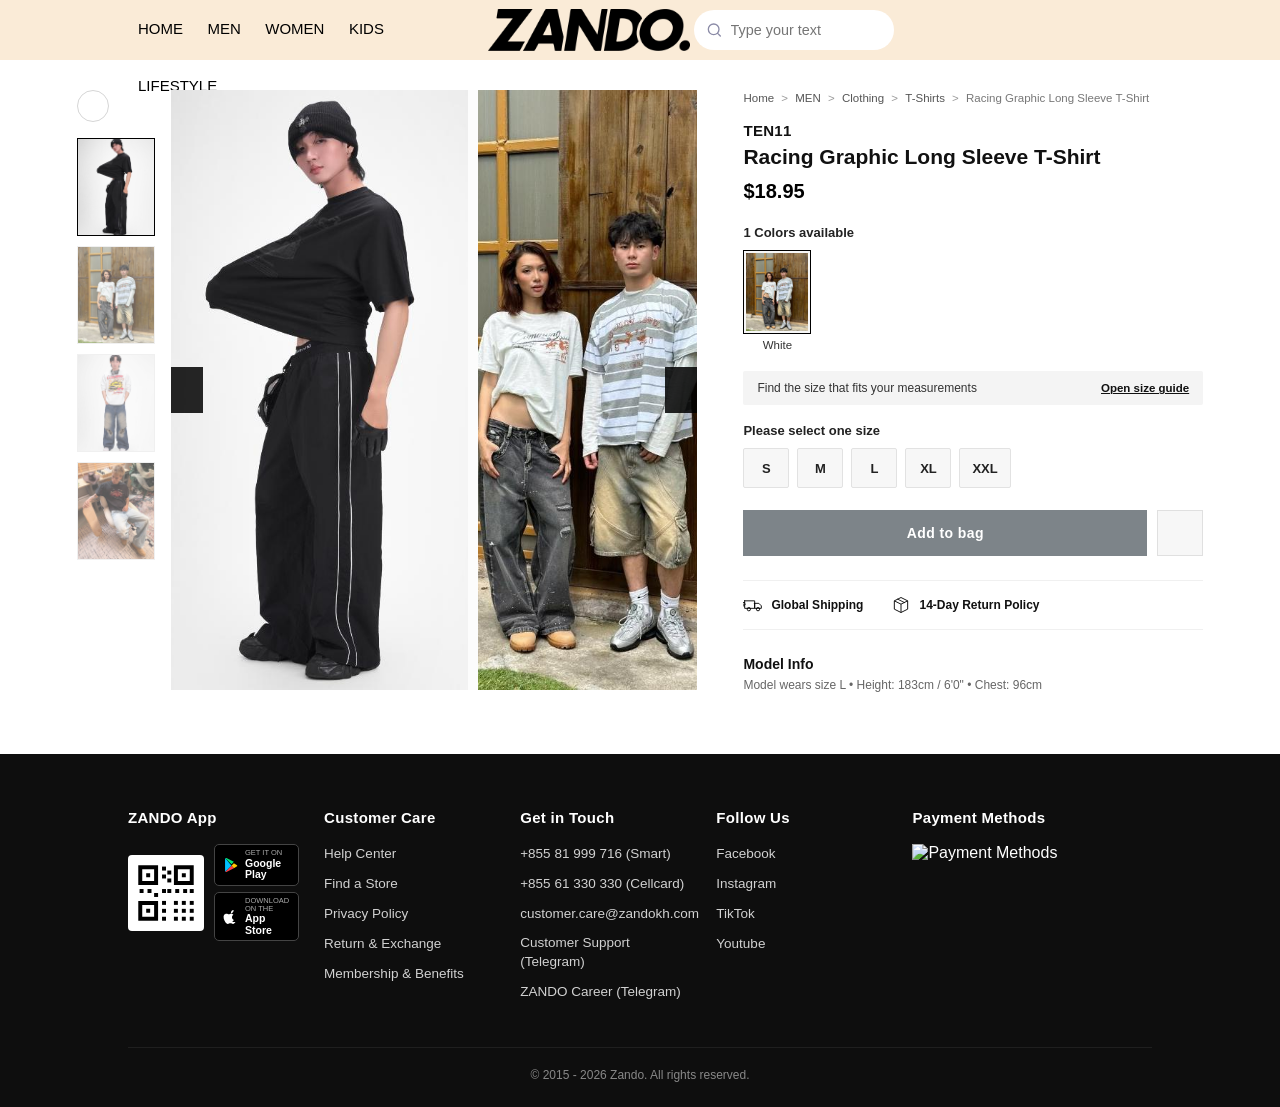
==== detailproduct.html @ 83f33c0d "zando sourcode" ====
<!doctype html>
<html lang="en">
  <head>
    <meta charset="UTF-8" />
    <meta name="viewport" content="width=device-width, initial-scale=1.0" />
    <title>Zando-clone</title>
    <link rel="stylesheet" href="style.css" />
    <link
      rel="stylesheet"
      href="https://cdnjs.cloudflare.com/ajax/libs/font-awesome/7.3.1/css/all.min.css"
    />
  </head>

<body>
     <!-- menu-section -->
    <section class="header-container-full">
      <div class="header-container">
        <div class="nav">
          <ul>
            <li>
              <a href="">HOME</a>
            </li>
            <li>
              <a href="">MEN</a>
            </li>
            <li>
              <a href="">WOMEN</a>
            </li>
            <li>
              <a href="">KIDS</a>
            </li>
            <li>
              <a href="">LIFESTYLE</a>
            </li>
          </ul>
        </div>
        <div class="logo">
          <img src="image/LOGO/ZANDO-NEW-LOGO-2025.png" alt="" />
        </div>
        <div class="search">
          <!-- From Uiverse.io by satyamchaudharydev -->
          <form class="form">
            <button>
              <svg
                width="17"
                height="16"
                fill="none"
                xmlns="http://www.w3.org/2000/svg"
                role="img"
                aria-labelledby="search"
              >
                <path
                  d="M7.667 12.667A5.333 5.333 0 107.667 2a5.333 5.333 0 000 10.667zM14.334 14l-2.9-2.9"
                  stroke="currentColor"
                  stroke-width="1.333"
                  stroke-linecap="round"
                  stroke-linejoin="round"
                ></path>
              </svg>
            </button>
            <input
              class="input"
              placeholder="Type your text"
              required=""
              type="text"
            />
            <button class="reset" type="reset">
              <svg
                xmlns="http://www.w3.org/2000/svg"
                class="h-6 w-6"
                fill="none"
                viewBox="0 0 24 24"
                stroke="currentColor"
                stroke-width="2"
              >
                <path
                  stroke-linecap="round"
                  stroke-linejoin="round"
                  d="M6 18L18 6M6 6l12 12"
                ></path>
              </svg>
            </button>
          </form>
        </div>
        <div class="login-register">
          <ul>
            <li>
              <a href=""><i class="fa-regular fa-user"></i></a>
            </li>
            <li>
              <a href=""><i class="fa-regular fa-bell"></i></a>
            </li>
            <li>
              <a href=""><i class="fa-solid fa-bag-shopping"></i></a>
            </li>
          </ul>
        </div>
      </div>
    </section>
    <!-- Product Detail Section -->
    <main class="product-detail-wrapper">
      <!-- Left Gallery -->
      <div class="product-gallery">
        <!-- Thumbnails Column -->
        <div class="gallery-thumbs-col">
          <button class="gallery-back-btn" onclick="window.history.back()" title="Go Back">
            <i class="fa-solid fa-arrow-left"></i>
          </button>
          <div class="thumb-item active" onclick="switchImage(0, 'image/top-sell/11.jpg', 'image/top-sell/12.jpg')">
            <img src="image/top-sell/11.jpg" alt="Thumbnail 1" />
          </div>
          <div class="thumb-item" onclick="switchImage(1, 'image/top-sell/12.jpg', 'image/top-sell/14.jpg')">
            <img src="image/top-sell/12.jpg" alt="Thumbnail 2" />
          </div>
          <div class="thumb-item" onclick="switchImage(2, 'image/top-sell/13.jpg', 'image/top-sell/11.jpg')">
            <img src="image/top-sell/13.jpg" alt="Thumbnail 3" />
          </div>
          <div class="thumb-item" onclick="switchImage(3, 'image/top-sell/14.jpg', 'image/top-sell/12.jpg')">
            <img src="image/top-sell/14.jpg" alt="Thumbnail 4" />
          </div>
        </div>

        <!-- Main Image Display -->
        <div class="gallery-main-display">
          <button class="gallery-nav-btn prev" onclick="prevImage()" title="Previous Image">
            <i class="fa-solid fa-chevron-left"></i>
          </button>
          <div class="main-img-box">
            <img id="mainProductImg" src="image/top-sell/11.jpg" alt="Racing Graphic Long Sleeve T-Shirt" />
          </div>
          <div class="secondary-img-box">
            <img id="secondaryProductImg" src="image/top-sell/12.jpg" alt="Detail Angle" />
          </div>
          <button class="gallery-nav-btn next" onclick="nextImage()" title="Next Image">
            <i class="fa-solid fa-chevron-right"></i>
          </button>
        </div>
      </div>

      <!-- Right Product Information -->
      <div class="product-info-panel">
        <!-- Breadcrumbs -->
        <nav class="breadcrumb-nav">
          <a href="index.html">Home</a>
          <span class="sep">&gt;</span>
          <a href="#">MEN</a>
          <span class="sep">&gt;</span>
          <a href="#">Clothing</a>
          <span class="sep">&gt;</span>
          <a href="#">T-Shirts</a>
          <span class="sep">&gt;</span>
          <span class="current">Racing Graphic Long Sleeve T-Shirt</span>
        </nav>

        <!-- Brand & Title -->
        <div class="product-brand">TEN11</div>
        <h1 class="product-title">Racing Graphic Long Sleeve T-Shirt</h1>
        <div class="product-price-val">$18.95</div>

        <!-- Color Selection -->
        <div class="color-section-wrap">
          <div class="section-subtitle">1 Colors available</div>
          <div class="color-swatch-list">
            <div class="color-swatch-card">
              <div class="swatch-box">
                <img src="image/top-sell/12.jpg" alt="White" />
              </div>
              <span class="swatch-name">White</span>
            </div>
          </div>
        </div>

        <!-- Size Guide Banner -->
        <div class="size-guide-box">
          <span>Find the size that fits your measurements</span>
          <a href="#" class="size-guide-link">Open size guide</a>
        </div>

        <!-- Size Selection -->
        <div class="size-selector-wrap">
          <div class="section-subtitle">Please select one size</div>
          <div class="size-btn-group">
            <button class="size-chip-btn" onclick="selectSize(this, 'S')">S</button>
            <button class="size-chip-btn" onclick="selectSize(this, 'M')">M</button>
            <button class="size-chip-btn" onclick="selectSize(this, 'L')">L</button>
            <button class="size-chip-btn" onclick="selectSize(this, 'XL')">XL</button>
            <button class="size-chip-btn" onclick="selectSize(this, 'XXL')">XXL</button>
          </div>
        </div>

        <!-- Action Buttons -->
        <div class="cart-actions-row">
          <button class="btn-add-bag" id="addBagBtn" onclick="addToBag()">Add to bag</button>
          <button class="btn-wishlist" id="wishlistBtn" onclick="toggleWishlist()" title="Add to Wishlist">
            <i class="fa-regular fa-heart"></i>
          </button>
        </div>

        <!-- Trust Badges -->
        <div class="product-trust-row">
          <div class="trust-row-item">
            <svg viewBox="0 0 48 48" fill="none" xmlns="http://www.w3.org/2000/svg">
              <path d="M4 14H28V32H4V14Z" stroke="#000" stroke-width="2.2" stroke-linecap="round" stroke-linejoin="round"/>
              <path d="M28 20H38L44 26V32H28V20Z" stroke="#000" stroke-width="2.2" stroke-linecap="round" stroke-linejoin="round"/>
              <circle cx="14" cy="34" r="4" stroke="#000" stroke-width="2.2"/>
              <circle cx="36" cy="34" r="4" stroke="#000" stroke-width="2.2"/>
              <path d="M4 18H0M6 22H1M4 26H0" stroke="#000" stroke-width="2" stroke-linecap="round"/>
            </svg>
            <span>Global Shipping</span>
          </div>
          <div class="trust-row-item">
            <svg viewBox="0 0 48 48" fill="none" xmlns="http://www.w3.org/2000/svg">
              <path d="M24 6L40 14V34L24 42L8 34V14L24 6Z" stroke="#000" stroke-width="2.2" stroke-linejoin="round"/>
              <path d="M24 22L40 14M24 22L8 14M24 22V42" stroke="#000" stroke-width="2.2" stroke-linejoin="round"/>
              <path d="M16 10L32 18" stroke="#000" stroke-width="2" stroke-linecap="round"/>
            </svg>
            <span>14-Day Return Policy</span>
          </div>
        </div>

        <!-- Model Info -->
        <div class="model-info-block">
          <h4>Model Info</h4>
          <p>Model wears size L &bull; Height: 183cm / 6'0" &bull; Chest: 96cm</p>
        </div>
      </div>
    </main>

    <!-- Footer Section -->
    <footer class="footer-full">
      <div class="footer-container">
        <!-- Col 1: ZANDO App -->
        <div class="footer-col">
          <h4>ZANDO App</h4>
          <div class="app-download-box">
            <div class="qr-code">
              <svg viewBox="0 0 100 100" fill="#000" xmlns="http://www.w3.org/2000/svg">
                <path d="M8 8H38V38H8V8ZM14 14V32H32V14H14ZM20 20H26V26H20V20Z"/>
                <path d="M62 8H92V38H62V8ZM68 14V32H86V14H68ZM74 20H80V26H74V20Z"/>
                <path d="M8 62H38V92H8V62ZM14 68V86H32V68H14ZM20 74H26V80H20V74Z"/>
                <rect x="44" y="10" width="6" height="6"/>
                <rect x="44" y="22" width="6" height="6"/>
                <rect x="52" y="16" width="6" height="6"/>
                <rect x="52" y="28" width="6" height="6"/>
                <rect x="10" y="44" width="6" height="6"/>
                <rect x="22" y="44" width="6" height="6"/>
                <rect x="32" y="50" width="6" height="6"/>
                <rect x="44" y="44" width="6" height="6"/>
                <rect x="52" y="44" width="6" height="6"/>
                <rect x="64" y="44" width="6" height="6"/>
                <rect x="76" y="44" width="6" height="6"/>
                <rect x="86" y="44" width="6" height="6"/>
                <rect x="62" y="62" width="6" height="6"/>
                <rect x="74" y="62" width="6" height="6"/>
                <rect x="86" y="62" width="6" height="6"/>
                <rect x="62" y="74" width="6" height="6"/>
                <rect x="74" y="74" width="6" height="6"/>
                <rect x="86" y="74" width="6" height="6"/>
                <rect x="62" y="86" width="6" height="6"/>
                <rect x="74" y="86" width="6" height="6"/>
                <rect x="86" y="86" width="6" height="6"/>
                <rect x="44" y="62" width="6" height="6"/>
                <rect x="44" y="74" width="6" height="6"/>
                <rect x="44" y="86" width="6" height="6"/>
              </svg>
            </div>
            <div class="app-buttons">
              <a href="#" class="app-btn">
                <svg viewBox="0 0 24 24" fill="none" xmlns="http://www.w3.org/2000/svg">
                  <path d="M3.6 1.8C3.3 2.1 3.1 2.6 3.1 3.2V20.8C3.1 21.4 3.3 21.9 3.6 22.2L12.7 13.1L3.6 1.8Z" fill="#00C1FF"/>
                  <path d="M16.3 9.5L12.7 13.1L16.3 16.7L20.5 14.3C21.7 13.6 21.7 12.6 20.5 11.9L16.3 9.5Z" fill="#FFC800"/>
                  <path d="M3.6 22.2C4.1 22.7 4.9 22.7 5.9 22.1L16.3 16.7L12.7 13.1L3.6 22.2Z" fill="#FF3A44"/>
                  <path d="M3.6 1.8L12.7 10.9L16.3 7.3L5.9 1.9C4.9 1.3 4.1 1.3 3.6 1.8Z" fill="#00E676"/>
                </svg>
                <div class="app-btn-text">
                  <span class="small-txt">GET IT ON</span>
                  <span class="big-txt">Google Play</span>
                </div>
              </a>
              <a href="#" class="app-btn">
                <svg viewBox="0 0 24 24" fill="#FFFFFF" xmlns="http://www.w3.org/2000/svg">
                  <path d="M18.7 19.5C17.7 21 16.6 22.4 15 22.5C13.4 22.5 12.9 21.5 11.1 21.5C9.3 21.5 8.7 22.4 7.2 22.5C5.7 22.6 4.4 21 3.4 19.5C1.4 16.6 0 11.7 1.5 9.1C2.3 7.8 3.7 7 5.2 7C6.7 7 7.6 7.9 8.8 7.9C10 7.9 10.7 7 12.3 7C13.7 7 14.9 7.7 15.7 8.8C12.4 10.7 13 15.3 16.3 16.6C15.6 17.7 14.7 18.9 13.7 19.5M14.9 4.7C15.6 3.8 16.1 2.6 15.9 1.4C14.8 1.5 13.5 2.2 12.8 3C12.2 3.8 11.7 5 11.9 6.2C13.1 6.3 14.3 5.5 14.9 4.7Z"/>
                </svg>
                <div class="app-btn-text">
                  <span class="small-txt">Download on the</span>
                  <span class="big-txt">App Store</span>
                </div>
              </a>
            </div>
          </div>
        </div>

        <!-- Col 2: Customer Care -->
        <div class="footer-col">
          <h4>Customer Care</h4>
          <ul>
            <li><a href="#">Help Center</a></li>
            <li><a href="#">Find a Store</a></li>
            <li><a href="#">Privacy Policy</a></li>
            <li><a href="#">Return & Exchange</a></li>
            <li><a href="#">Membership & Benefits</a></li>
          </ul>
        </div>

        <!-- Col 3: Get in Touch -->
        <div class="footer-col">
          <h4>Get in Touch</h4>
          <ul>
            <li><a href="tel:+85581999716">+855 81 999 716 (Smart)</a></li>
            <li><a href="tel:+85561330330">+855 61 330 330 (Cellcard)</a></li>
            <li><a href="mailto:customer.care@zandokh.com">customer.care@zandokh.com</a></li>
            <li><a href="#">Customer Support (Telegram)</a></li>
            <li><a href="#">ZANDO Career (Telegram)</a></li>
          </ul>
        </div>

        <!-- Col 4: Follow Us -->
        <div class="footer-col">
          <h4>Follow Us</h4>
          <ul>
            <li><a href="#">Facebook</a></li>
            <li><a href="#">Instagram</a></li>
            <li><a href="#">TikTok</a></li>
            <li><a href="#">Youtube</a></li>
          </ul>
        </div>

        <!-- Col 5: Payment Methods -->
        <div class="footer-col payment-col">
          <h4>Payment Methods</h4>
          <div class="payment-image">
            <img src="https://zand.sgp1.cdn.digitaloceanspaces.com/catalog/logo/zando/payment/V2/we-accept-payment%E2%80%93for-web-footer-zando%E2%80%933.png" alt="Payment Methods" />
          </div>
        </div>
      </div>

      <!-- Copyright -->
      <div class="footer-bottom">
        <p>&copy; 2015 - 2026 Zando. All rights reserved.</p>
      </div>
    </footer>

    <!-- Interactive Script -->
    <script>
      const galleryPairs = [
        { main: 'image/top-sell/11.jpg', sec: 'image/top-sell/12.jpg' },
        { main: 'image/top-sell/12.jpg', sec: 'image/top-sell/14.jpg' },
        { main: 'image/top-sell/13.jpg', sec: 'image/top-sell/11.jpg' },
        { main: 'image/top-sell/14.jpg', sec: 'image/top-sell/12.jpg' }
      ];
      let currentIdx = 0;

      function switchImage(idx, mainSrc, secSrc) {
        currentIdx = idx;
        document.getElementById('mainProductImg').src = mainSrc;
        document.getElementById('secondaryProductImg').src = secSrc;
        
        const thumbs = document.querySelectorAll('.thumb-item');
        thumbs.forEach((thumb, i) => {
          if (i === idx) thumb.classList.add('active');
          else thumb.classList.remove('active');
        });
      }

      function nextImage() {
        currentIdx = (currentIdx + 1) % galleryPairs.length;
        switchImage(currentIdx, galleryPairs[currentIdx].main, galleryPairs[currentIdx].sec);
      }

      function prevImage() {
        currentIdx = (currentIdx - 1 + galleryPairs.length) % galleryPairs.length;
        switchImage(currentIdx, galleryPairs[currentIdx].main, galleryPairs[currentIdx].sec);
      }

      function selectSize(btn, size) {
        document.querySelectorAll('.size-chip-btn').forEach(b => b.classList.remove('active'));
        btn.classList.add('active');
        document.getElementById('addBagBtn').classList.add('ready');
      }

      function toggleWishlist() {
        const btn = document.getElementById('wishlistBtn');
        btn.classList.toggle('active');
        const icon = btn.querySelector('i');
        if (btn.classList.contains('active')) {
          icon.classList.remove('fa-regular');
          icon.classList.add('fa-solid');
        } else {
          icon.classList.remove('fa-solid');
          icon.classList.add('fa-regular');
        }
      }

      function addToBag() {
        const activeSize = document.querySelector('.size-chip-btn.active');
        if (!activeSize) {
          alert('Please select a size first.');
          return;
        }
        alert('Added Racing Graphic Long Sleeve T-Shirt (' + activeSize.innerText + ') to bag!');
      }
    </script>
  </body>
</html>
---- style.css ----
*{
    margin: 0;
    padding: 0;
    box-sizing: border-box;
    font-family: sans-serif;
}
.header-container-full{
    width: 100%;
    height: 60px;
    background-color: antiquewhite;
}

.header-container{
    width: 80%;
    margin: auto;
    height: 100%;
    display: flex;
}

.header-container .nav{
    width: 35%;
    height: 100%;
    /* float: left; */
}

ul {
    list-style: none;
}
ul li {
    display: inline-block;
}
ul li a {
    display: block;
    text-decoration: none;
    color: #000;
    font-size: 15px;
    font-weight: 500;
    padding: 20px 10px;
}

.logo{
    background-color: ye;
    width: 20%;
    height: 100%;
    /* float: left; */
    display: flex;
    justify-content: center;
    align-items: center;
}

.logo img{
    height: 70%;
}
.header-container .search{
    width: 20%;
    height: 100%;
    /* float: left; */
    display: flex;
    justify-content: center;
    align-items: center;
}
/* From Uiverse.io by satyamchaudharydev */ 
/* From uiverse.io by @satyamchaudharydev */
/* removing default style of button */

.form button {
  border: none;
  background: none;
  color: #8b8ba7;
}
/* styling of whole input container */
.form {
  --timing: 0.3s;
  --width-of-input: 200px;
  --height-of-input: 40px;
  --border-height: 2px;
  --input-bg: #fff;
  --border-color: #2f2ee9;
  --border-radius: 30px;
  --after-border-radius: 1px;
  position: relative;
  width: var(--width-of-input);
  height: var(--height-of-input);
  display: flex;
  align-items: center;
  padding-inline: 0.8em;
  border-radius: var(--border-radius);
  transition: border-radius 0.5s ease;
  background: var(--input-bg,#fff);
}
/* styling of Input */
.input {
  font-size: 0.9rem;
  background-color: transparent;
  width: 100%;
  height: 100%;
  padding-inline: 0.5em;
  padding-block: 0.7em;
  border: none;
}
/* styling of animated border */
.form:before {
  content: "";
  position: absolute;
  background: var(--border-color);
  transform: scaleX(0);
  transform-origin: center;
  width: 100%;
  height: var(--border-height);
  left: 0;
  bottom: 0;
  border-radius: 1px;
  transition: transform var(--timing) ease;
}
/* Hover on Input */
.form:focus-within {
  border-radius: var(--after-border-radius);
}

input:focus {
  outline: none;
}
/* here is code of animated border */
.form:focus-within:before {
  transform: scale(1);
}
/* styling of close button */
/* == you can click the close button to remove text == */
.reset {
  border: none;
  background: none;
  opacity: 0;
  visibility: hidden;
}
/* close button shown when typing */
input:not(:placeholder-shown) ~ .reset {
  opacity: 1;
  visibility: visible;
}
/* sizing svg icons */
.form svg {
  width: 17px;
  margin-top: 3px;
}

.login-register{
    /* background-color: gray; */
    width: 25%;
    height: 100%;
    /* float: left; */
    display: flex;
    justify-content: center;
    align-items: center;
}

.hero-section{
    width: 80%;
    margin-top:20px;
    height: 650px;
    margin: auto;
}

.hero-section img{
    width: 100%;
    height: 100%;
    object-fit: cover;
}

.hero-section .btn-shop{
    width: 200px;
    height: 100px;
    position: absolute;
    left: 50%;
    bottom: 0;
    transform: translate(-50%, -50%);
    display: flex;
    justify-content: center;
    align-items: center;
}

.btn-shop button{
    width: 200px;
    height: 40px;
   
    border: 2px solid black;
    background-color: #dfdf2e;
    color: black;
    font-size: 15px;
    font-weight: 500;
    cursor: pointer;
    display: flex;
    justify-content: center;
    align-items: center;
    transition: 0.5s ease;
}

.btn-shop button:hover{
     background-color: transparent;
}


.branding-container{
    width: 80%;
    height: 130px;
    margin: auto;
    display: flex;
    justify-content: space-between;
    margin-top: 20px;
}

.brand-logo{
    width: 32%;
    height: 100%;
}

.brand-logo img{
    width: 100%;
    height: 100%;
    object-fit: cover;
}

.zando-kid-container
{
    width: 100%;
    height: 300px;
    margin-top: 20px;
}

.zando-kid-container img{
    width: 100%;
    height: 100%;
    object-fit: cover;
}

.container-category{
  width: 80%;
  overflow: hidden;
  margin: auto;
  margin-top: 20px;
}

.container-category .title{
  width: 100%;
  height: 50px;
  display: flex;
  justify-content: flex-start;
  align-items: center;
  margin-bottom: 30px;
  border-bottom: solid 1px gainsboro;
}


.container-category .title h1{
  font-size: 30px;
}

.container-category .category-card{
  width: 100%;
  height: 350px;
  display: flex;
  justify-content: space-between;
  align-items: center;
  flex-wrap: wrap;
}

.container-category .category-card .box-category{
  width: 24%;
  height: 100%;
  overflow: hidden;
}

.container-category .category-card .box-category a {
  display: block;
  width: 100%;
  height: 100%;
}

.container-category .category-card .box-category img{
  width: 100%;
  height: 100%;
  object-fit: cover;
  transition: 0.5s;
  cursor: pointer;
}

.container-category .category-card .box-category img:hover{
  transform: scale(1.1);
  
}


.top-selling-card{
  width: 100%; 
}

.top-selling-card .category-card .box-category{
  width: 19%;
}


.top-selling-card  .category-card .box-category .product-infor{
  width: 80%;
  left: 20px;
  bottom: 50px;
  height: 80px;
  background-color: rgba(0, 0, 0, 0.353);
  position: absolute;
  z-index: 100;
  display: flex;
  justify-content: center;
  align-items: center;
  color: white;
  flex-direction: column;

}

.top-selling-card  .category-card .box-category{
  position: relative;
}

.top-selling-card  .category-card .box-category .product-infor p{
  font-size: 13px;
  text-align: center;
}

.Serving-looks{
  width: 100%;
}

.Serving-looks .category-card{
  height: 430px;
}

.Serving-looks .category-card .box-category{
  width: 24.5%;
}

.trending-product{
  width: 100%;
  margin-top: 50px;
  height: 450px;
  /* background-color: #dfdf2e; */
}

.Top-trending{
  width: 24%;
  height: 100%;
  float: left;
  margin-right: 1%;
}

.Top-trending img{
  width: 100%;
  height: 100%;
  object-fit: cover;
}

.top-favorite{
  width: 75%;
  float: left;
  height: 100%;

}
.top-favorite .title{
  width: 100%;
  height: 10%;
  /* background-color: #515146; */
  display: flex;
  justify-content: flex-start;
  align-items: center;
}

.top-favorite .title h1{
  font-size: 30px;
  
}

.top-favorite .Favorites-item-card{
  width:100%;
  height: 90%;
  float: left;
  /* background-color: blue; */
  display: flex;
  justify-content: space-between;
  flex-wrap: wrap;
}


.top-favorite .Favorites-item-card .card-item{
  width: 24%;
  height: 100%;
  /* background-color: grey; */
}


.top-favorite .Favorites-item-card .card-item .image{
  width: 100%;
  height: 80%;
  overflow: hidden;

}
.top-favorite .Favorites-item-card .card-item .image img{
  width: 100%;
  height: 100%;
  object-fit: cover;
  transition: 0.5s ease-in-out;
}
.top-favorite .Favorites-item-card .card-item .image img:hover{
  transform: scale(1.1);  
  cursor: pointer;
}

.top-favorite .Favorites-item-card .card-item .prd-infor{
  width: 100%;
  height: 20%;
  /* background-color: green; */
  display: flex;
  justify-content: center;
  align-items: center;
  flex-direction: column;
}

.top-favorite .Favorites-item-card .card-item .prd-infor h3{
  font-size: 15px;
  padding: 5px 0;
}
.top-favorite .Favorites-item-card .card-item .prd-infor p{
  font-size: 15px;
  padding: 5px 0;
}

.New-stock-badge{
  width: 80px;
  height: 30px;
  background-color: red;
  display: flex;
  justify-content: center;
  align-items: center;
  font-size: 12px;
  color: white;
  position: absolute;
  top: 10px;
  right: 10px;
  z-index: 100;
  animation: blink 1s ease-in-out infinite;
}

@keyframes blink {
  0% {
    transform: scale(1);
  }
  50% {
    transform: scale(1.1);
  }
  100% {
    transform: scale(1);
  }
}

.top-favorite .Favorites-item-card .card-item .image {
    position: relative;
}

/* More to Discover Section */
.discover-brand-container {
  width: 80%;
  margin: 40px auto 60px;
}

.discover-brand-container .title {
  width: 100%;
  height: 50px;
  display: flex;
  justify-content: flex-start;
  align-items: center;
  margin-bottom: 25px;
  border-bottom: solid 1px gainsboro;
}

.discover-brand-container .title h1 {
  font-size: 30px;
  font-weight: 700;
  color: #000;
}

.brand-discover-card {
  width: 100%;
  display: flex;
  justify-content: space-between;
  align-items: stretch;
  gap: 12px;
}

.brand-discover-card .box-category {
  flex: 1;
  height: 380px;
  position: relative;
  overflow: hidden;
  background-color: #f7f7f7;
  cursor: pointer;
}

.brand-discover-card .box-category img {
  width: 100%;
  height: 100%;
  object-fit: cover;
  display: block;
  transition: transform 0.4s ease;
}

.brand-discover-card .box-category:hover img {
  transform: scale(1.08);
}

.brand-discover-card .box-category .discover-badge {
  position: absolute;
  bottom: 0;
  left: 50%;
  transform: translateX(-50%);
  background-color: #000000;
  color: #ffffff;
  padding: 8px 18px;
  font-size: 13px;
  font-weight: 700;
  letter-spacing: 0.5px;
  text-transform: uppercase;
  text-decoration: none;
  white-space: nowrap;
  text-align: center;
  z-index: 10;
  transition: background-color 0.3s ease, color 0.3s ease;
}

.brand-discover-card .box-category:hover .discover-badge {
  background-color: #1a1a1a;
}

.brand-discover-card .box-category .discover-badge:hover {
  background-color: #333333;
  color: #ffffff;
}

/* Responsive design for More to Discover */
@media (max-width: 992px) {
  .brand-discover-card {
    flex-wrap: wrap;
  }
  .brand-discover-card .box-category {
    flex: 0 0 calc(33.333% - 10px);
    height: 300px;
    margin-bottom: 12px;
  }
}

@media (max-width: 600px) {
  .brand-discover-card .box-category {
    flex: 0 0 calc(50% - 6px);
    height: 240px;
  }
  .brand-discover-card .box-category .discover-badge {
    font-size: 11px;
    padding: 6px 12px;
  }
}

/* Explore Our Recommendations Section */
.recommendations-container {
  width: 80%;
  margin: 50px auto 40px;
}

.recommendations-container .title {
  width: 100%;
  height: 50px;
  display: flex;
  justify-content: flex-start;
  align-items: center;
  margin-bottom: 25px;
  border-bottom: solid 1px gainsboro;
}

.recommendations-container .title h1 {
  font-size: 30px;
  font-weight: 700;
  color: #000;
}

.recommendations-grid {
  width: 100%;
  display: flex;
  justify-content: space-between;
  align-items: stretch;
  gap: 16px;
}

.recommend-card {
  flex: 1;
  height: 320px;
  position: relative;
  overflow: hidden;
  border-radius: 12px;
  background-color: #f0f0f0;
  cursor: pointer;
}

.recommend-card img {
  width: 100%;
  height: 100%;
  object-fit: cover;
  display: block;
  transition: transform 0.5s ease;
}

.recommend-card:hover img {
  transform: scale(1.06);
}

.recommend-card .recommend-info {
  position: absolute;
  bottom: 0;
  left: 0;
  right: 0;
  padding: 30px 18px 18px 18px;
  background: linear-gradient(to top, rgba(0, 0, 0, 0.9) 0%, rgba(0, 0, 0, 0.4) 60%, transparent 100%);
  color: #ffffff;
  z-index: 2;
  display: flex;
  flex-direction: column;
  justify-content: flex-end;
  pointer-events: none;
}

.recommend-card .recommend-info h3 {
  font-size: 16px;
  font-weight: 800;
  color: #ffffff;
  margin-bottom: 4px;
  letter-spacing: 0.5px;
  text-transform: uppercase;
}

.recommend-card .recommend-info p {
  font-size: 11px;
  font-weight: 500;
  color: #e2e2e2;
  text-transform: uppercase;
  letter-spacing: 0.3px;
  line-height: 1.35;
}

/* Features / Services Trust Badges */
.features-container {
  width: 80%;
  margin: 50px auto 60px;
  display: flex;
  justify-content: space-around;
  align-items: center;
  padding: 30px 0;
  border-top: 1px solid #eeeeee;
}

.feature-item {
  display: flex;
  flex-direction: column;
  align-items: center;
  text-align: center;
  gap: 14px;
  cursor: pointer;
  transition: transform 0.3s ease;
}

.feature-item:hover {
  transform: translateY(-4px);
}

.feature-icon {
  width: 50px;
  height: 50px;
  display: flex;
  justify-content: center;
  align-items: center;
}

.feature-icon svg {
  width: 44px;
  height: 44px;
}

.feature-item p {
  font-size: 15px;
  font-weight: 700;
  color: #000000;
}

/* Responsive adjustments */
@media (max-width: 992px) {
  .recommendations-grid {
    flex-wrap: wrap;
  }
  .recommend-card {
    flex: 0 0 calc(50% - 8px);
    height: 260px;
    margin-bottom: 16px;
  }
}

@media (max-width: 600px) {
  .recommend-card {
    flex: 0 0 100%;
    height: 240px;
  }
  .features-container {
    flex-direction: column;
    gap: 30px;
  }
}

/* Footer Section */
.footer-full {
  width: 100%;
  background-color: #0e0e0e;
  color: #ffffff;
  padding: 55px 0 25px;
  margin-top: 50px;
}

.footer-container {
  width: 80%;
  margin: 0 auto;
  display: flex;
  justify-content: space-between;
  align-items: flex-start;
  flex-wrap: wrap;
  gap: 25px;
}

.footer-col {
  flex: 1;
  min-width: 150px;
}

.footer-col h4 {
  font-size: 15px;
  font-weight: 700;
  color: #ffffff;
  margin-bottom: 18px;
  letter-spacing: 0.3px;
}

.footer-col ul {
  list-style: none;
  padding: 0;
  margin: 0;
}

.footer-col ul li {
  display: block;
  margin-bottom: 10px;
}

.footer-col ul li a,
.footer-col ul li span {
  color: #d1d1d1;
  text-decoration: none;
  font-size: 13.5px;
  transition: color 0.25s ease;
  line-height: 1.4;
  display: inline-block;
  padding: 0;
}

.footer-col ul li a:hover {
  color: #ffffff;
  text-decoration: underline;
}

/* App Download section */
.app-download-box {
  display: flex;
  align-items: center;
  gap: 10px;
}

.qr-code {
  width: 76px;
  height: 76px;
  background-color: #ffffff;
  padding: 5px;
  border-radius: 4px;
  display: flex;
  justify-content: center;
  align-items: center;
  flex-shrink: 0;
}

.qr-code svg {
  width: 100%;
  height: 100%;
}

.app-buttons {
  display: flex;
  flex-direction: column;
  gap: 6px;
}

.app-btn {
  display: flex;
  align-items: center;
  gap: 6px;
  background-color: #000000;
  border: 1px solid #444444;
  border-radius: 5px;
  padding: 4px 8px;
  text-decoration: none;
  color: #ffffff;
  transition: border-color 0.3s ease, background-color 0.3s ease;
}

.app-btn:hover {
  border-color: #888888;
  background-color: #1a1a1a;
}

.app-btn svg {
  width: 16px;
  height: 16px;
  flex-shrink: 0;
}

.app-btn-text {
  display: flex;
  flex-direction: column;
  line-height: 1.1;
}

.app-btn-text .small-txt {
  font-size: 7.5px;
  text-transform: uppercase;
  color: #aaaaaa;
}

.app-btn-text .big-txt {
  font-size: 10.5px;
  font-weight: 700;
  color: #ffffff;
}

/* Payment Methods */
.payment-col {
  flex: 1.4;
  min-width: 230px;
}

.payment-image {
  width: 100%;
}

.payment-image img {
  width: 100%;
  max-width: 260px;
  height: auto;
  display: block;
}

/* Footer Bottom Copyright */
.footer-bottom {
  width: 80%;
  margin: 35px auto 0;
  text-align: center;
  padding-top: 20px;
  border-top: 1px solid #1f1f1f;
  color: #888888;
  font-size: 12px;
}

/* Responsive Footer */
@media (max-width: 992px) {
  .footer-container {
    gap: 24px;
  }
  .footer-col {
    flex: 0 0 calc(33.333% - 16px);
  }
}

@media (max-width: 600px) {
  .footer-col {
    flex: 0 0 100%;
  }
  .app-download-box {
    justify-content: flex-start;
  }
}

/* ============================================================
   Product Detail Page Styles
   ============================================================ */
.product-detail-wrapper {
  width: 88%;
  max-width: 1400px;
  margin: 30px auto 60px;
  display: flex;
  gap: 36px;
  align-items: flex-start;
}

/* Left Gallery */
.product-gallery {
  flex: 1.35;
  display: flex;
  gap: 16px;
  position: sticky;
  top: 80px;
}

/* Thumbnails Column */
.gallery-thumbs-col {
  width: 78px;
  display: flex;
  flex-direction: column;
  gap: 10px;
  flex-shrink: 0;
}

.gallery-back-btn {
  width: 32px;
  height: 32px;
  border-radius: 50%;
  border: 1px solid #d5d5d5;
  background-color: #ffffff;
  display: flex;
  justify-content: center;
  align-items: center;
  cursor: pointer;
  margin-bottom: 6px;
  color: #333333;
  font-size: 13px;
  transition: all 0.2s ease;
}

.gallery-back-btn:hover {
  background-color: #000000;
  color: #ffffff;
  border-color: #000000;
}

.thumb-item {
  width: 100%;
  height: 98px;
  border: 1px solid #e8e8e8;
  cursor: pointer;
  overflow: hidden;
  background-color: #f7f7f7;
  transition: border-color 0.2s ease, opacity 0.2s ease;
  opacity: 0.65;
}

.thumb-item.active,
.thumb-item:hover {
  border-color: #000000;
  opacity: 1;
}

.thumb-item img {
  width: 100%;
  height: 100%;
  object-fit: cover;
  display: block;
}

/* Main Display */
.gallery-main-display {
  flex: 1;
  position: relative;
  display: flex;
  gap: 10px;
  height: 600px;
  overflow: hidden;
  background-color: #fcfcfc;
}

.main-img-box {
  flex: 1.15;
  height: 100%;
  overflow: hidden;
  background-color: #f7f7f7;
}

.main-img-box img {
  width: 100%;
  height: 100%;
  object-fit: cover;
  display: block;
  transition: transform 0.3s ease;
}

.secondary-img-box {
  flex: 0.85;
  height: 100%;
  overflow: hidden;
  background-color: #f7f7f7;
}

.secondary-img-box img {
  width: 100%;
  height: 100%;
  object-fit: cover;
  display: block;
}

/* Arrow Navigation */
.gallery-nav-btn {
  position: absolute;
  top: 50%;
  transform: translateY(-50%);
  width: 32px;
  height: 46px;
  background-color: #000000;
  color: #ffffff;
  border: none;
  display: flex;
  justify-content: center;
  align-items: center;
  cursor: pointer;
  z-index: 10;
  font-size: 13px;
  opacity: 0.85;
  transition: opacity 0.2s ease, background-color 0.2s ease;
}

.gallery-nav-btn:hover {
  opacity: 1;
  background-color: #333333;
}

.gallery-nav-btn.prev {
  left: 0;
}

.gallery-nav-btn.next {
  right: 0;
}

/* Right Info Section */
.product-info-panel {
  flex: 1;
  padding-left: 10px;
}

/* Breadcrumbs */
.breadcrumb-nav {
  font-size: 11.5px;
  color: #777777;
  margin-bottom: 16px;
  line-height: 1.4;
}

.breadcrumb-nav a {
  color: #555555;
  text-decoration: none;
  font-weight: 500;
  transition: color 0.2s ease;
}

.breadcrumb-nav a:hover {
  color: #000000;
  text-decoration: underline;
}

.breadcrumb-nav .sep {
  margin: 0 4px;
  color: #999999;
}

.breadcrumb-nav .current {
  color: #777777;
}

/* Title & Price */
.product-brand {
  font-size: 15px;
  font-weight: 700;
  color: #111111;
  margin-bottom: 4px;
  letter-spacing: 0.3px;
}

.product-title {
  font-size: 21px;
  font-weight: 600;
  color: #111111;
  line-height: 1.3;
  margin-bottom: 10px;
}

.product-price-val {
  font-size: 20px;
  font-weight: 700;
  color: #000000;
  margin-bottom: 22px;
}

/* Color Options */
.section-subtitle {
  font-size: 13px;
  font-weight: 600;
  color: #222222;
  margin-bottom: 10px;
}

.color-swatch-list {
  display: flex;
  gap: 12px;
  margin-bottom: 20px;
}

.color-swatch-card {
  display: flex;
  flex-direction: column;
  align-items: center;
  cursor: pointer;
}

.swatch-box {
  width: 68px;
  height: 84px;
  border: 1px solid #000000;
  overflow: hidden;
  padding: 2px;
  background-color: #f7f7f7;
}

.swatch-box img {
  width: 100%;
  height: 100%;
  object-fit: cover;
  display: block;
}

.swatch-name {
  font-size: 11.5px;
  color: #333333;
  margin-top: 5px;
  font-weight: 500;
}

/* Size Guide Box */
.size-guide-box {
  background-color: #f4f4f4;
  padding: 10px 14px;
  border-radius: 2px;
  display: flex;
  justify-content: space-between;
  align-items: center;
  margin-bottom: 18px;
  font-size: 12px;
  color: #333333;
}

.size-guide-link {
  color: #111111;
  font-weight: 600;
  text-decoration: underline;
  font-size: 11.5px;
}

/* Size Selector */
.size-selector-wrap {
  margin-bottom: 22px;
}

.size-btn-group {
  display: flex;
  gap: 8px;
  flex-wrap: wrap;
}

.size-chip-btn {
  min-width: 46px;
  height: 40px;
  padding: 0 12px;
  background-color: #f7f7f7;
  border: 1px solid #e2e2e2;
  border-radius: 2px;
  font-size: 13px;
  font-weight: 600;
  color: #222222;
  cursor: pointer;
  display: flex;
  justify-content: center;
  align-items: center;
  transition: all 0.2s ease;
}

.size-chip-btn:hover {
  border-color: #000000;
  background-color: #000000;
  color: #ffffff;
}

.size-chip-btn.active {
  background-color: #000000;
  color: #ffffff;
  border-color: #000000;
}

/* Cart Action Buttons */
.cart-actions-row {
  display: flex;
  gap: 10px;
  margin-bottom: 24px;
}

.btn-add-bag {
  flex: 1;
  height: 46px;
  background-color: #7d8489;
  color: #ffffff;
  border: none;
  font-size: 14px;
  font-weight: 700;
  letter-spacing: 0.4px;
  cursor: pointer;
  transition: background-color 0.25s ease;
}

.btn-add-bag.ready,
.btn-add-bag:hover {
  background-color: #000000;
}

.btn-wishlist {
  width: 46px;
  height: 46px;
  background-color: #f7f7f7;
  border: 1px solid #e0e0e0;
  color: #333333;
  font-size: 17px;
  display: flex;
  justify-content: center;
  align-items: center;
  cursor: pointer;
  transition: all 0.2s ease;
}

.btn-wishlist:hover {
  border-color: #000000;
  color: #e0245e;
}

.btn-wishlist.active {
  color: #e0245e;
  border-color: #e0245e;
}

/* Inline Trust Badges */
.product-trust-row {
  display: flex;
  align-items: center;
  gap: 28px;
  padding: 14px 0;
  border-top: 1px solid #f0f0f0;
  border-bottom: 1px solid #f0f0f0;
  margin-bottom: 22px;
}

.trust-row-item {
  display: flex;
  align-items: center;
  gap: 8px;
  font-size: 12px;
  font-weight: 600;
  color: #111111;
}

.trust-row-item svg {
  width: 20px;
  height: 20px;
}

/* Model Info */
.model-info-block {
  padding-top: 4px;
}

.model-info-block h4 {
  font-size: 14px;
  font-weight: 700;
  color: #111111;
  margin-bottom: 4px;
}

.model-info-block p {
  font-size: 12px;
  color: #666666;
  line-height: 1.5;
}

/* ============================================================
   Complete Mobile Responsive Design (max-width: 768px)
   ============================================================ */
@media (max-width: 768px) {
  /* Prevent horizontal overflow */
  html, body {
    overflow-x: hidden;
    width: 100%;
  }

  /* 1. Mobile Header */
  .header-container-full {
    height: auto;
    padding: 8px 0 10px;
  }

  .header-container {
    width: 94%;
    flex-wrap: wrap;
    align-items: center;
    justify-content: space-between;
    height: auto;
  }

  .logo {
    width: auto;
    height: 38px;
    order: 1;
  }

  .logo img {
    height: 32px;
  }

  .login-register {
    width: auto;
    order: 2;
  }

  .login-register ul li a {
    padding: 6px 8px;
    font-size: 17px;
  }

  .header-container .search {
    width: 100%;
    order: 3;
    margin: 8px 0 6px;
    height: auto;
  }

  .form {
    width: 100%;
    max-width: 100%;
    height: 38px;
  }

  .header-container .nav {
    width: 100%;
    order: 4;
    overflow-x: auto;
    white-space: nowrap;
    -webkit-overflow-scrolling: touch;
    scrollbar-width: none;
    height: auto;
    padding-top: 4px;
  }

  .header-container .nav::-webkit-scrollbar {
    display: none;
  }

  .header-container .nav ul {
    display: flex;
    gap: 4px;
    padding-bottom: 2px;
  }

  .header-container .nav ul li {
    display: inline-block;
  }

  .header-container .nav ul li a {
    padding: 6px 12px;
    font-size: 12.5px;
    font-weight: 600;
    background-color: rgba(0, 0, 0, 0.04);
    border-radius: 14px;
  }

  /* 2. Hero Section */
  .hero-section {
    width: 94%;
    height: 230px;
    margin: 15px auto;
    border-radius: 6px;
    overflow: hidden;
    position: relative;
  }

  .hero-section .btn-shop {
    width: 130px;
    height: 45px;
    bottom: 5px;
  }

  .btn-shop button {
    width: 125px;
    height: 34px;
    font-size: 12px;
    font-weight: 600;
  }

  /* 3. Branding Logos */
  .branding-container {
    width: 94%;
    height: 55px;
    margin: 15px auto;
    gap: 8px;
  }

  .brand-logo {
    width: 32%;
    height: 100%;
  }

  .brand-logo img {
    object-fit: contain;
  }

  /* 4. Zando Kids Banner */
  .zando-kid-container {
    width: 100%;
    height: 150px;
    margin-top: 15px;
  }

  /* 5. Section Titles */
  .container-category {
    width: 94%;
    margin-top: 25px;
  }

  .container-category .title {
    height: 42px;
    margin-bottom: 16px;
  }

  .container-category .title h1 {
    font-size: 19px;
  }

  /* 6. Shop By Category (2x2 Grid) */
  .container-category .category-card {
    height: auto;
    display: flex;
    flex-wrap: wrap;
    justify-content: space-between;
    gap: 10px;
  }

  .container-category .category-card .box-category {
    width: calc(50% - 5px);
    height: 200px;
    border-radius: 4px;
  }

  /* 7. Top-Selling Cards (2 columns) */
  .top-selling-card .category-card {
    height: auto;
    display: flex;
    flex-wrap: wrap;
    justify-content: space-between;
    gap: 10px;
  }

  .top-selling-card .category-card .box-category {
    width: calc(50% - 5px);
    height: 230px;
    margin-bottom: 6px;
    border-radius: 4px;
  }

  .top-selling-card .category-card .box-category .product-infor {
    width: 92%;
    left: 4%;
    bottom: 8px;
    height: auto;
    padding: 6px 4px;
    border-radius: 4px;
  }

  .top-selling-card .category-card .box-category .product-infor p {
    font-size: 10.5px;
    line-height: 1.3;
  }

  /* 8. #Serving Looks (2 columns) */
  .Serving-looks .category-card {
    height: auto;
    display: flex;
    flex-wrap: wrap;
    justify-content: space-between;
    gap: 10px;
  }

  .Serving-looks .category-card .box-category {
    width: calc(50% - 5px);
    height: 200px;
    border-radius: 4px;
  }

  /* 9. Trending Products (Stacked Layout) */
  .trending-product {
    width: 94%;
    height: auto;
    margin: 25px auto;
    display: flex;
    flex-direction: column;
    float: none;
  }

  .Top-trending {
    width: 100%;
    height: 260px;
    float: none;
    margin-right: 0;
    margin-bottom: 16px;
    border-radius: 4px;
    overflow: hidden;
  }

  .top-favorite {
    width: 100%;
    height: auto;
    float: none;
  }

  .top-favorite .title {
    height: auto;
    margin-bottom: 12px;
  }

  .top-favorite .title h1 {
    font-size: 18px;
  }

  .top-favorite .Favorites-item-card {
    width: 100%;
    height: auto;
    float: none;
    display: flex;
    flex-wrap: wrap;
    justify-content: space-between;
    gap: 10px;
  }

  .top-favorite .Favorites-item-card .card-item {
    width: calc(50% - 5px);
    height: 260px;
    margin-bottom: 10px;
  }

  .top-favorite .Favorites-item-card .card-item .prd-infor h3 {
    font-size: 12px;
    text-align: center;
  }

  .top-favorite .Favorites-item-card .card-item .prd-infor p {
    font-size: 12px;
  }

  .New-stock-badge {
    width: 68px;
    height: 24px;
    font-size: 10px;
  }

  /* 10. More to Discover (2 columns) */
  .discover-brand-container {
    width: 94%;
    margin: 30px auto;
  }

  .discover-brand-container .title {
    height: 40px;
    margin-bottom: 15px;
  }

  .discover-brand-container .title h1 {
    font-size: 18px;
  }

  .brand-discover-card {
    flex-wrap: wrap;
    gap: 10px;
    justify-content: space-between;
  }

  .brand-discover-card .box-category {
    flex: none;
    width: calc(50% - 5px);
    height: 210px;
  }

  .brand-discover-card .box-category .discover-badge {
    font-size: 11px;
    padding: 6px 12px;
  }

  /* 11. Explore Our Recommendations (2 columns) */
  .recommendations-container {
    width: 94%;
    margin: 30px auto 20px;
  }

  .recommendations-container .title {
    height: 40px;
    margin-bottom: 15px;
  }

  .recommendations-container .title h1 {
    font-size: 18px;
  }

  .recommendations-grid {
    flex-wrap: wrap;
    gap: 10px;
    justify-content: space-between;
  }

  .recommend-card {
    flex: none;
    width: calc(50% - 5px);
    height: 200px;
    border-radius: 8px;
  }

  .recommend-card .recommend-info {
    padding: 12px 10px 8px;
  }

  .recommend-card .recommend-info h3 {
    font-size: 12px;
    margin-bottom: 2px;
  }

  .recommend-card .recommend-info p {
    font-size: 9px;
    line-height: 1.25;
  }

  /* 12. Trust Badges */
  .features-container {
    width: 94%;
    flex-direction: column;
    gap: 20px;
    margin: 30px auto;
    padding: 22px 0;
  }

  .feature-item {
    gap: 6px;
  }

  .feature-icon {
    width: 40px;
    height: 40px;
  }

  .feature-icon svg {
    width: 34px;
    height: 34px;
  }

  .feature-item p {
    font-size: 13.5px;
  }

  /* 13. Footer */
  .footer-full {
    padding: 35px 0 20px;
    margin-top: 30px;
  }

  .footer-container {
    width: 94%;
    flex-direction: column;
    gap: 25px;
  }

  .footer-col {
    width: 100%;
    min-width: auto;
    flex: none;
  }

  .footer-col h4 {
    font-size: 14px;
    margin-bottom: 10px;
  }

  .footer-col ul li {
    margin-bottom: 8px;
  }

  .footer-col ul li a,
  .footer-col ul li span {
    font-size: 13px;
  }

  .app-download-box {
    justify-content: flex-start;
  }

  .payment-image img {
    max-width: 230px;
  }

  .footer-bottom {
    width: 94%;
    margin-top: 25px;
    padding-top: 15px;
    font-size: 11.5px;
  }

  /* 14. Product Detail Page */
  .product-detail-wrapper {
    width: 94%;
    margin: 15px auto 40px;
    flex-direction: column;
    gap: 20px;
  }

  .product-gallery {
    width: 100%;
    position: static;
    flex-direction: column-reverse;
    gap: 10px;
  }

  .gallery-thumbs-col {
    width: 100%;
    flex-direction: row;
    overflow-x: auto;
    gap: 8px;
    padding-bottom: 4px;
  }

  .gallery-back-btn {
    width: 34px;
    height: 34px;
    flex-shrink: 0;
    margin-bottom: 0;
  }

  .thumb-item {
    width: 65px;
    height: 78px;
    flex-shrink: 0;
  }

  .gallery-main-display {
    width: 100%;
    height: 380px;
  }

  .main-img-box {
    flex: 1;
    width: 100%;
  }

  .secondary-img-box {
    display: none;
  }

  .product-info-panel {
    padding-left: 0;
    width: 100%;
  }

  .product-title {
    font-size: 18px;
  }

  .product-price-val {
    font-size: 18px;
    margin-bottom: 16px;
  }

  .size-chip-btn {
    min-width: 44px;
    height: 38px;
  }

  .btn-add-bag {
    height: 44px;
    font-size: 13px;
  }

  .btn-wishlist {
    width: 44px;
    height: 44px;
  }

  .product-trust-row {
    flex-direction: column;
    align-items: flex-start;
    gap: 12px;
  }
}

/* Extra small mobile screens (max-width: 480px) */
@media (max-width: 480px) {
  .hero-section {
    height: 190px;
  }

  .container-category .category-card .box-category,
  .top-selling-card .category-card .box-category,
  .Serving-looks .category-card .box-category,
  .brand-discover-card .box-category {
    height: 185px;
  }

  .recommend-card {
    height: 175px;
  }

  .gallery-main-display {
    height: 320px;
  }
}
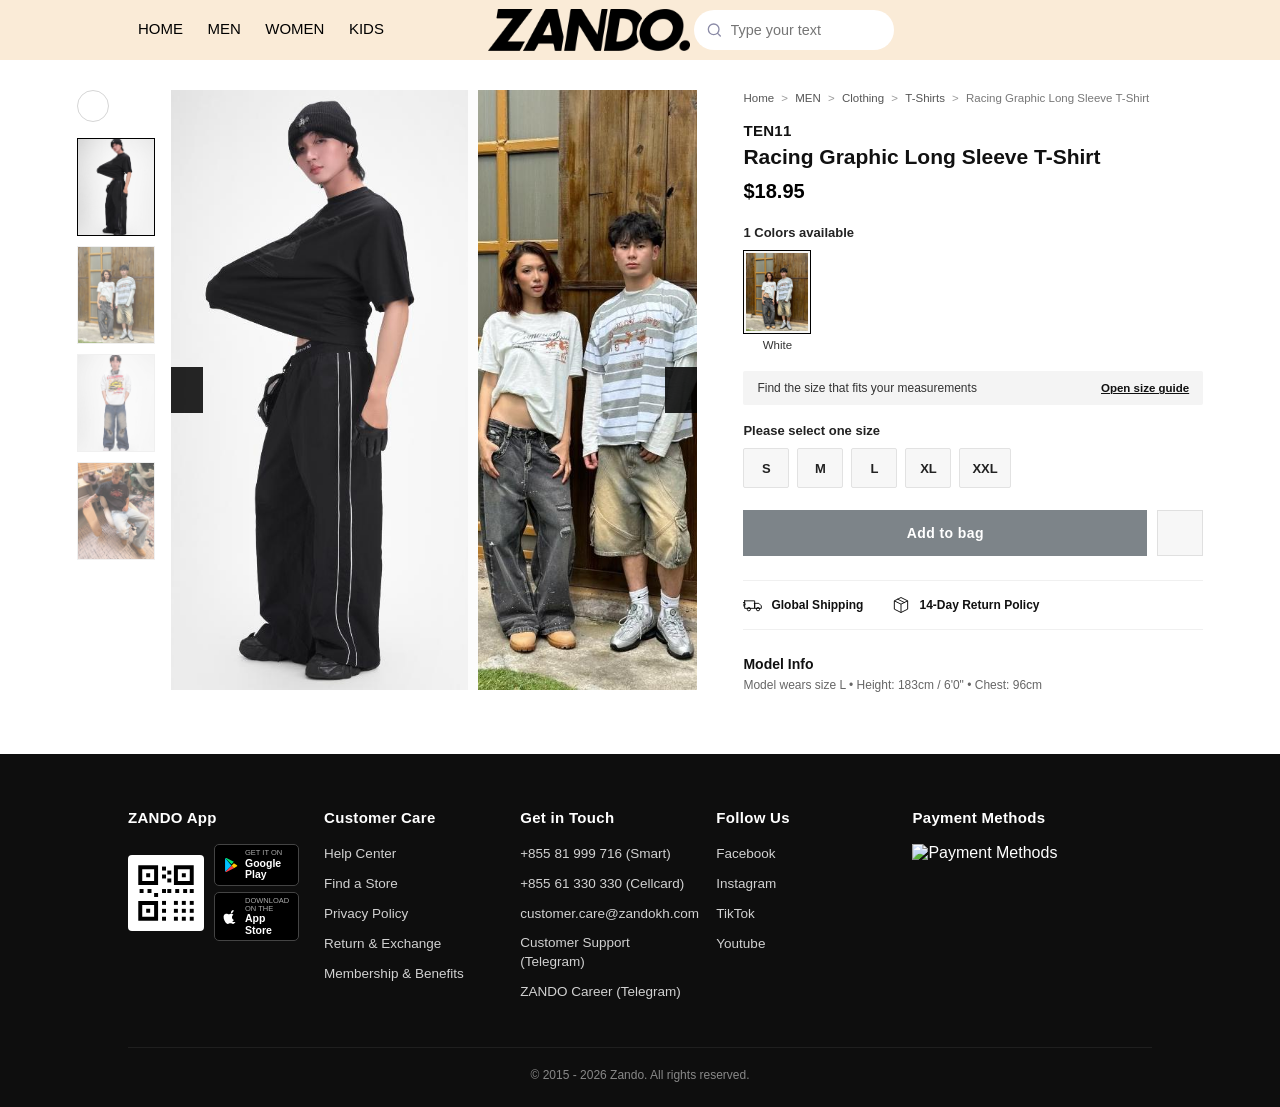
==== commit 78dd75f1: "update" ====
--- a/detailproduct.html
+++ b/detailproduct.html
@@ -28,9 +28,6 @@
             </li>
             <li>
               <a href="">KIDS</a>
-            </li>
-            <li>
-              <a href="">LIFESTYLE</a>
             </li>
           </ul>
         </div>
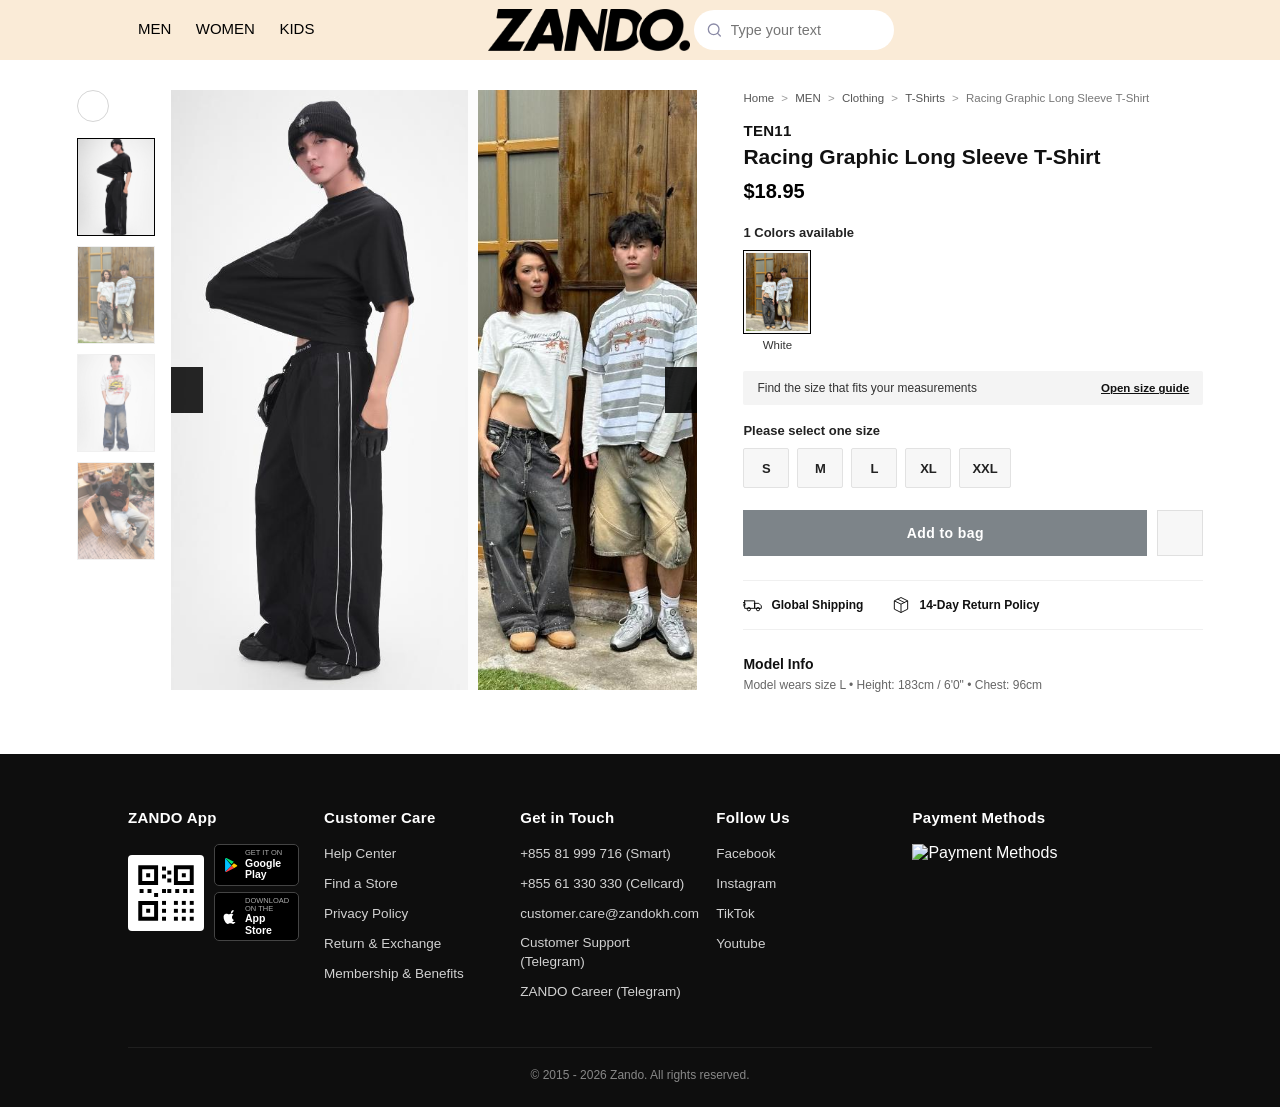
==== commit 52951230: "new updated" ====
--- a/detailproduct.html
+++ b/detailproduct.html
@@ -17,9 +17,7 @@
       <div class="header-container">
         <div class="nav">
           <ul>
-            <li>
-              <a href="">HOME</a>
-            </li>
+            
             <li>
               <a href="">MEN</a>
             </li>
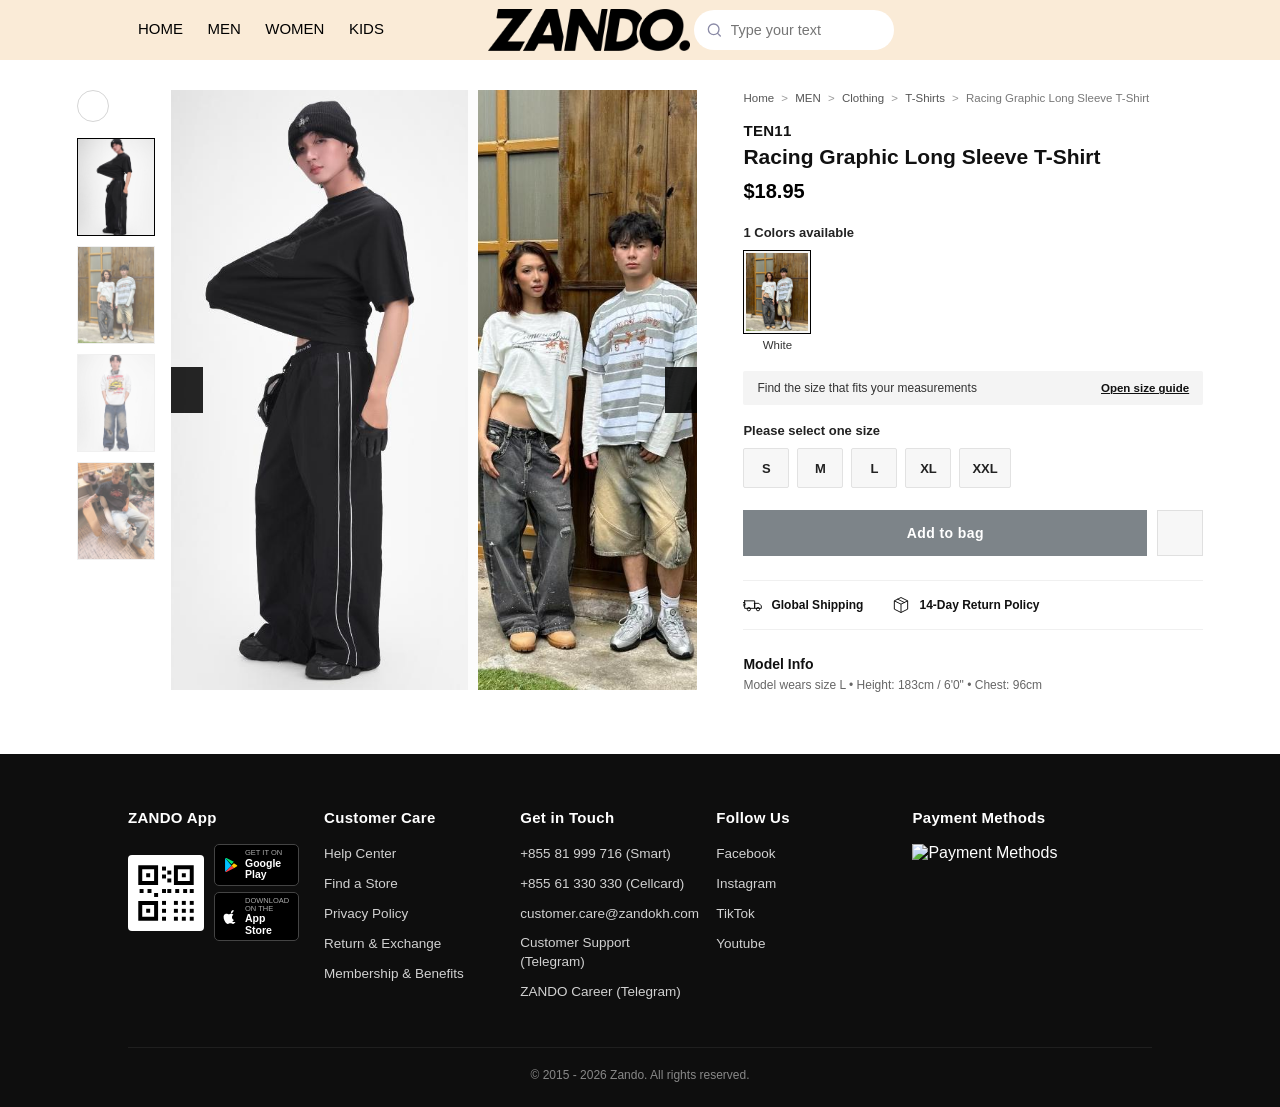
==== commit e99da3b6: "update" ====
--- a/detailproduct.html
+++ b/detailproduct.html
@@ -17,7 +17,9 @@
       <div class="header-container">
         <div class="nav">
           <ul>
-            
+            <li>
+              <a href="">HOME</a>
+            </li>
             <li>
               <a href="">MEN</a>
             </li>
